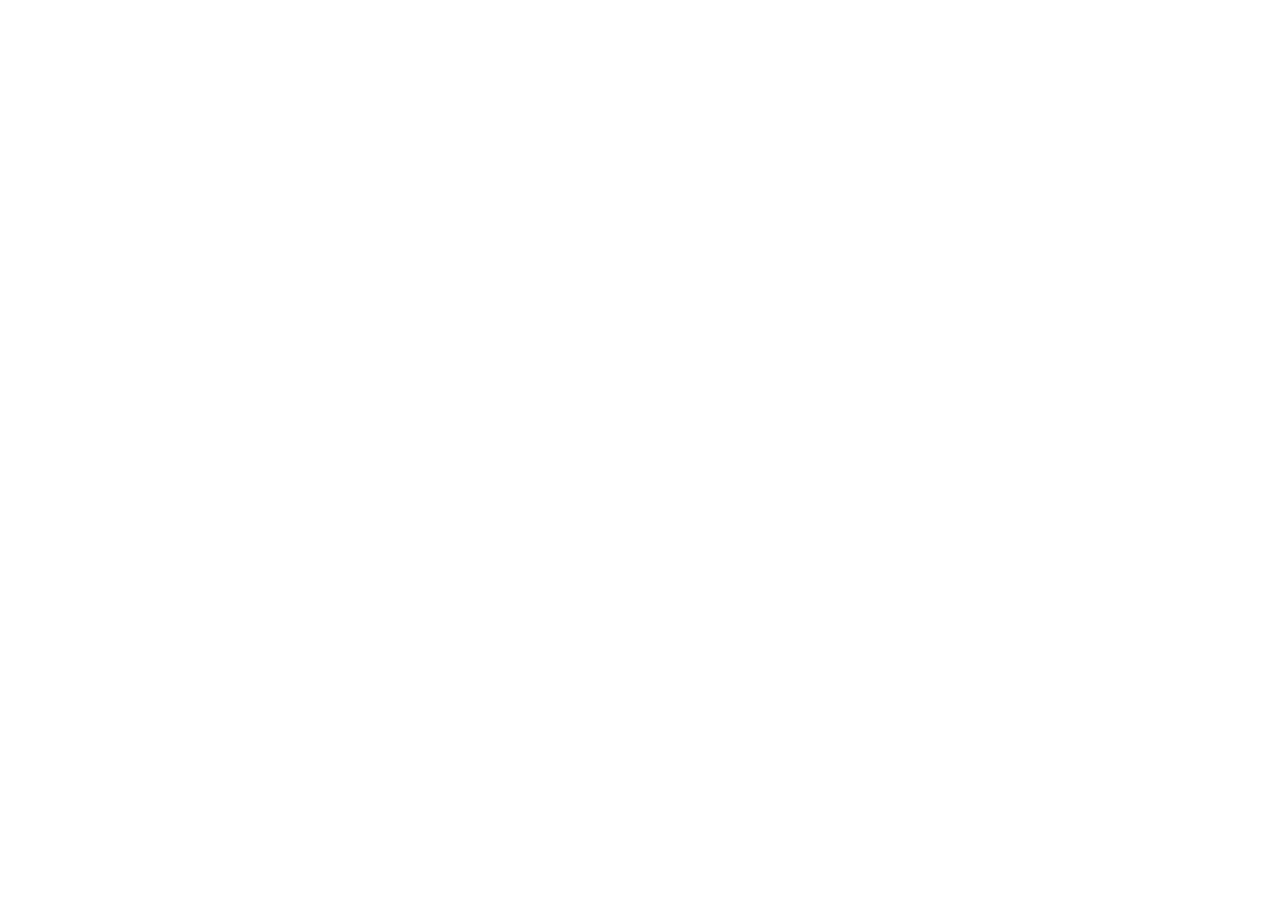
==== index.html @ 9028553f "premier commit" ====
<!DOCTYPE html>
<html lang="en">
<head>
    <meta charset="UTF-8">
    <meta name="viewport" content="width=device-width, initial-scale=1.0">
    <title>index</title>
    <link href="https://cdn.jsdelivr.net/npm/bootstrap@5.3.0/dist/css/bootstrap.min.css" rel="stylesheet">
         
       <!-- Bootstrap 5 CSS -->
    <link href="https://cdn.jsdelivr.net/npm/bootstrap@5.3.3/dist/css/bootstrap.min.css" rel="stylesheet">

    <!-- Bootstrap Icons -->
    <link rel="stylesheet" href="https://cdn.jsdelivr.net/npm/bootstrap-icons@1.11.3/font/bootstrap-icons.min.css">

    <!-- Google Fonts -->
    <link href="https://fonts.googleapis.com/css2?family=Inter:wght@300;400;500;600;700;800&family=Space+Grotesk:wght@400;500;600;700&display=swap" rel="stylesheet">

    <!-- Ton CSS perso -->
    <link rel="stylesheet" href="css/style.css">
</head>
<body>
    

    <script src="https://cdn.jsdelivr.net/npm/bootstrap@5.3.0/dist/js/bootstrap.bundle.min.js"></script>
    <script src="js/main.js"></script>
    
</body>
</html>
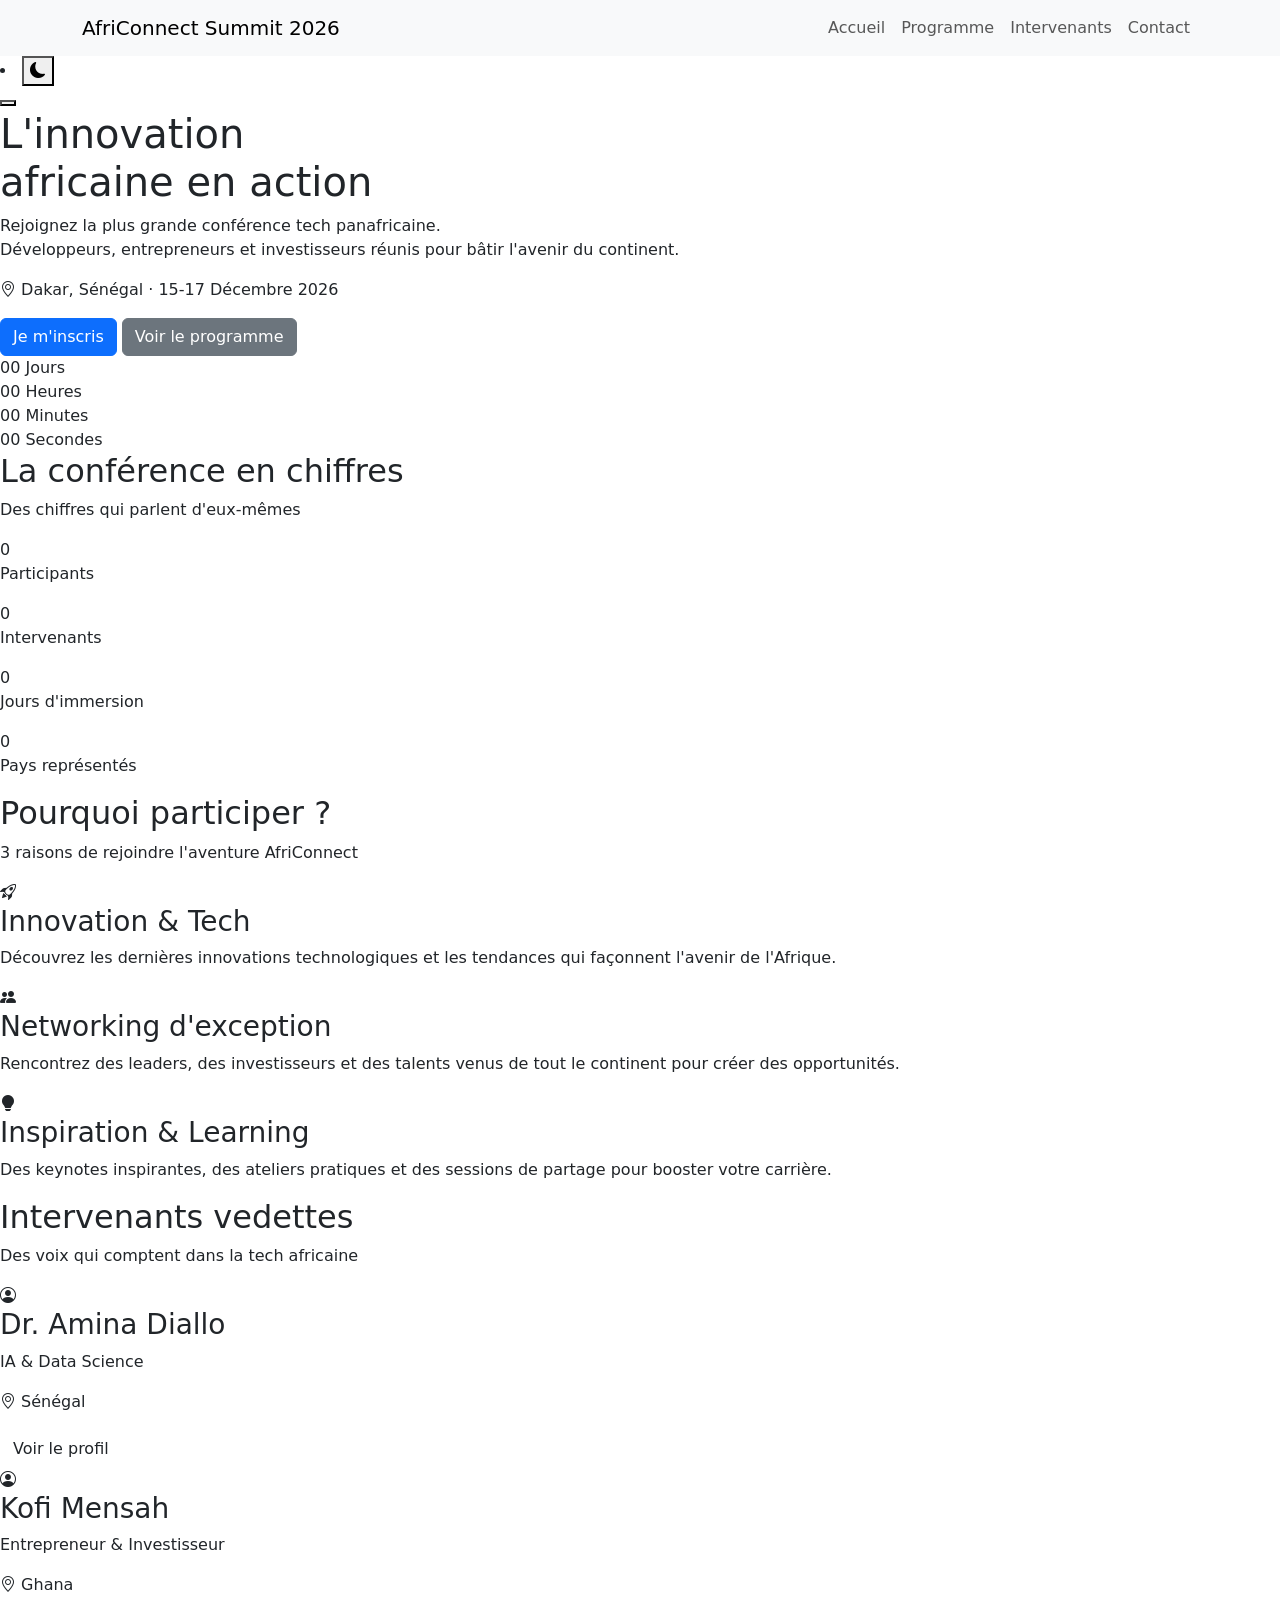
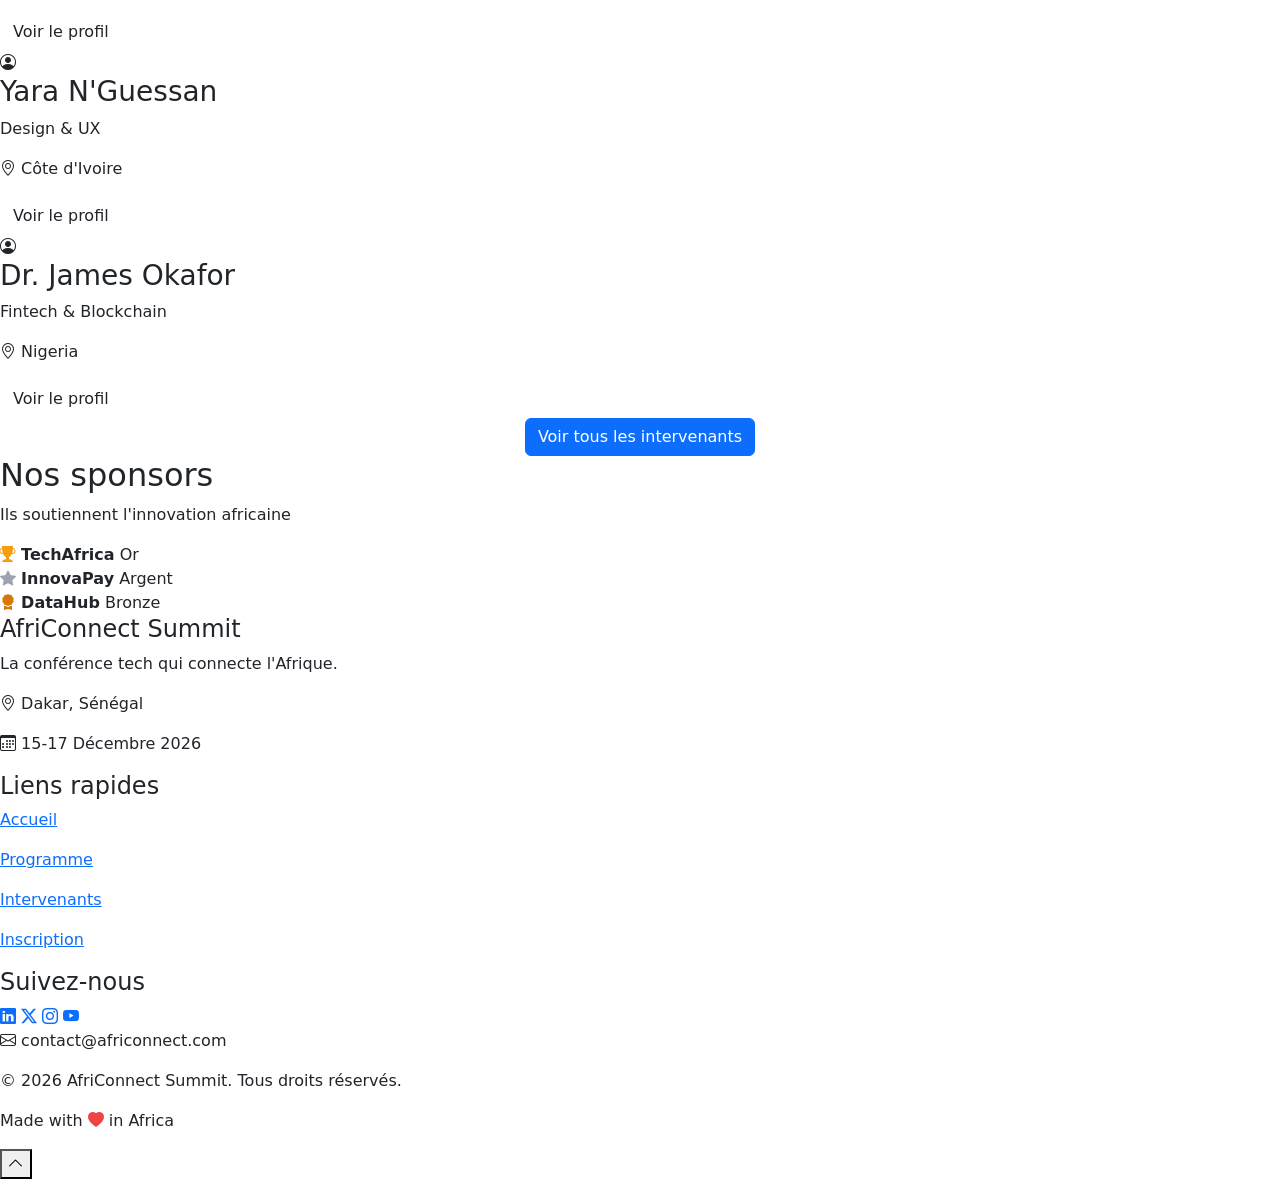
==== commit 125b1134: "Création de la page d'accueil avec Hero, Chiffres, Intervenants et Sponsors" ====
--- a/index.html
+++ b/index.html
@@ -19,10 +19,300 @@
     <link rel="stylesheet" href="css/style.css">
 </head>
 <body>
-    
+      
+    <header>
+        <nav class="navbar navbar-expand-lg navbar-light bg-light">
+            <div class="container">
+                <a class="navbar-brand" href="#">AfriConnect Summit 2026</a>
+                <button class="navbar-toggler" type="button" data-bs-toggle="collapse" data-bs-target="#navbarNav">
+                    <span class="navbar-toggler-icon"></span>
+                </button>
+                <div class="collapse navbar-collapse" id="navbarNav">
+                    <ul class="navbar-nav ms-auto">
+                        <li class="nav-item">
+                            <a class="nav-link" href="index.html">Accueil</a>
+                        </li>
+                        <li class="nav-item">
+                            <a class="nav-link" href="programme.html">Programme</a>
+                        </li>
+                        <li class="nav-item">
+                            <a class="nav-link" href="intervenants.html">Intervenants</a>
+                        </li>
+                        <li class="nav-item">
+                            <a class="nav-link" href="contact.html">Contact</a>
+                        </li>
+                    </ul>
+                </div>
+            </div>
+        </nav>
+    </header>
+
 
     <script src="https://cdn.jsdelivr.net/npm/bootstrap@5.3.0/dist/js/bootstrap.bundle.min.js"></script>
     <script src="js/main.js"></script>
-    
+
+         
+     <li>
+                    <button class="theme-toggle" id="themeToggle" aria-label="Basculer le mode sombre/clair">
+                        <i class="bi bi-moon-fill"></i>
+                    </button>
+                </li>
+            </ul>
+
+            <button class="hamburger" aria-label="Menu de navigation">
+                <span></span>
+                <span></span>
+                <span></span>
+            </button>
+        </nav>
+    </header>
+
+    <!-- ============================================
+    MAIN
+    ============================================ -->
+    <main>
+        <!-- ============================================
+        HERO SECTION
+        ============================================ -->
+        <section class="hero">
+            <div class="hero-content">
+                <h1 class="hero-title">
+                    L'innovation <br /><span class="highlight">africaine</span> en action
+                </h1>
+                <p class="hero-subtitle">
+                    Rejoignez la plus grande conférence tech panafricaine. <br />
+                    Développeurs, entrepreneurs et investisseurs réunis pour bâtir l'avenir du continent.
+                </p>
+                <p class="hero-date">
+                    <i class="bi bi-geo-alt"></i> Dakar, Sénégal · 15-17 Décembre 2026
+                </p>
+                <div class="hero-buttons">
+                    <a href="contact.html" class="btn btn-primary">Je m'inscris</a>
+                    <a href="programme.html" class="btn btn-secondary">Voir le programme</a>
+                </div>
+
+                <!-- Compte à rebours -->
+                <div class="countdown">
+                    <div class="countdown-item">
+                        <span class="number" id="days">00</span>
+                        <span class="label">Jours</span>
+                    </div>
+                    <div class="countdown-item">
+                        <span class="number" id="hours">00</span>
+                        <span class="label">Heures</span>
+                    </div>
+                    <div class="countdown-item">
+                        <span class="number" id="minutes">00</span>
+                        <span class="label">Minutes</span>
+                    </div>
+                    <div class="countdown-item">
+                        <span class="number" id="seconds">00</span>
+                        <span class="label">Secondes</span>
+                    </div>
+                </div>
+            </div>
+        </section>
+
+        <!-- ============================================
+        CHIFFRES CLÉS
+        ============================================ -->
+        <section class="section">
+            <h2 class="section-title fade-in">La conférence en <span class="highlight">chiffres</span></h2>
+            <p class="section-subtitle fade-in">Des chiffres qui parlent d'eux-mêmes</p>
+
+            <div class="stats-grid">
+                <div class="stat-item zoom-in">
+                    <div class="stat-number" data-target="1200" data-suffix="+">0</div>
+                    <p class="stat-label">Participants</p>
+                </div>
+                <div class="stat-item zoom-in">
+                    <div class="stat-number" data-target="48" data-suffix="">0</div>
+                    <p class="stat-label">Intervenants</p>
+                </div>
+                <div class="stat-item zoom-in">
+                    <div class="stat-number" data-target="3" data-suffix="">0</div>
+                    <p class="stat-label">Jours d'immersion</p>
+                </div>
+                <div class="stat-item zoom-in">
+                    <div class="stat-number" data-target="12" data-suffix="">0</div>
+                    <p class="stat-label">Pays représentés</p>
+                </div>
+            </div>
+        </section>
+
+        <!-- ============================================
+        POURQUOI PARTICIPER
+        ============================================ -->
+        <section class="section">
+            <h2 class="section-title fade-in">Pourquoi <span class="highlight">participer</span> ?</h2>
+            <p class="section-subtitle fade-in">3 raisons de rejoindre l'aventure AfriConnect</p>
+
+            <div class="benefits-grid">
+                <article class="benefit-item slide-in-left">
+                    <div class="benefit-icon">
+                        <i class="bi bi-rocket-takeoff"></i>
+                    </div>
+                    <h3>Innovation &amp; Tech</h3>
+                    <p>Découvrez les dernières innovations technologiques et les tendances qui façonnent l'avenir de l'Afrique.</p>
+                </article>
+
+                <article class="benefit-item zoom-in">
+                    <div class="benefit-icon">
+                        <i class="bi bi-people-fill"></i>
+                    </div>
+                    <h3>Networking d'exception</h3>
+                    <p>Rencontrez des leaders, des investisseurs et des talents venus de tout le continent pour créer des opportunités.</p>
+                </article>
+
+                <article class="benefit-item slide-in-right">
+                    <div class="benefit-icon">
+                        <i class="bi bi-lightbulb-fill"></i>
+                    </div>
+                    <h3>Inspiration &amp; Learning</h3>
+                    <p>Des keynotes inspirantes, des ateliers pratiques et des sessions de partage pour booster votre carrière.</p>
+                </article>
+            </div>
+        </section>
+
+        <!-- ============================================
+        INTERVENANTS VEDETTES
+        ============================================ -->
+        <section class="section">
+            <h2 class="section-title fade-in">Intervenants <span class="highlight">vedettes</span></h2>
+            <p class="section-subtitle fade-in">Des voix qui comptent dans la tech africaine</p>
+
+            <div class="speakers-grid">
+                <!-- Intervenant 1 -->
+                <article class="speaker-card fade-in" data-category="tech">
+                    <div class="speaker-image">
+                        <i class="bi bi-person-circle"></i>
+                    </div>
+                    <h3>Dr. Amina Diallo</h3>
+                    <p class="role">IA &amp; Data Science</p>
+                    <p class="country"><i class="bi bi-geo-alt"></i> Sénégal</p>
+                    <a href="intervenants.html" class="btn btn-outline">Voir le profil</a>
+                </article>
+
+                <!-- Intervenant 2 -->
+                <article class="speaker-card fade-in" data-category="business">
+                    <div class="speaker-image">
+                        <i class="bi bi-person-circle"></i>
+                    </div>
+                    <h3>Kofi Mensah</h3>
+                    <p class="role">Entrepreneur &amp; Investisseur</p>
+                    <p class="country"><i class="bi bi-geo-alt"></i> Ghana</p>
+                    <a href="intervenants.html" class="btn btn-outline">Voir le profil</a>
+                </article>
+
+                <!-- Intervenant 3 -->
+                <article class="speaker-card fade-in" data-category="design">
+                    <div class="speaker-image">
+                        <i class="bi bi-person-circle"></i>
+                    </div>
+                    <h3>Yara N'Guessan</h3>
+                    <p class="role">Design &amp; UX</p>
+                    <p class="country"><i class="bi bi-geo-alt"></i> Côte d'Ivoire</p>
+                    <a href="intervenants.html" class="btn btn-outline">Voir le profil</a>
+                </article>
+
+                <!-- Intervenant 4 -->
+                <article class="speaker-card fade-in" data-category="tech">
+                    <div class="speaker-image">
+                        <i class="bi bi-person-circle"></i>
+                    </div>
+                    <h3>Dr. James Okafor</h3>
+                    <p class="role">Fintech &amp; Blockchain</p>
+                    <p class="country"><i class="bi bi-geo-alt"></i> Nigeria</p>
+                    <a href="intervenants.html" class="btn btn-outline">Voir le profil</a>
+                </article>
+            </div>
+
+            <div style="text-align: center; margin-top: var(--spacing-lg);">
+                <a href="intervenants.html" class="btn btn-primary">Voir tous les intervenants</a>
+            </div>
+        </section>
+
+        <!-- ============================================
+        SPONSORS
+        ============================================ -->
+        <section class="sponsors">
+            <h2 class="section-title fade-in">Nos <span class="highlight">sponsors</span></h2>
+            <p class="section-subtitle fade-in">Ils soutiennent l'innovation africaine</p>
+
+            <div class="sponsors-grid">
+                <!-- Or -->
+                <div class="sponsor-item sponsor-gold zoom-in">
+                    <i class="bi bi-trophy-fill" style="color: #F59E0B;"></i>
+                    <strong>TechAfrica</strong>
+                    <span class="level">Or</span>
+                </div>
+
+                <!-- Argent -->
+                <div class="sponsor-item sponsor-silver zoom-in">
+                    <i class="bi bi-star-fill" style="color: #9CA3AF;"></i>
+                    <strong>InnovaPay</strong>
+                    <span class="level">Argent</span>
+                </div>
+
+                <!-- Bronze -->
+                <div class="sponsor-item sponsor-bronze zoom-in">
+                    <i class="bi bi-award-fill" style="color: #D97706;"></i>
+                    <strong>DataHub</strong>
+                    <span class="level">Bronze</span>
+                </div>
+            </div>
+        </section>
+    </main>
+
+    <!-- ============================================
+    FOOTER
+    ============================================ -->
+    <footer>
+        <div class="footer-content">
+            <!-- Colonne 1 -->
+            <div class="footer-column">
+                <h4><i class="bi bi-satellite"></i> AfriConnect Summit</h4>
+                <p>La conférence tech qui connecte l'Afrique.</p>
+                <p><i class="bi bi-geo-alt"></i> Dakar, Sénégal</p>
+                <p><i class="bi bi-calendar3"></i> 15-17 Décembre 2026</p>
+            </div>
+
+            <!-- Colonne 2 -->
+            <div class="footer-column">
+                <h4>Liens rapides</h4>
+                <p><a href="index.html">Accueil</a></p>
+                <p><a href="programme.html">Programme</a></p>
+                <p><a href="intervenants.html">Intervenants</a></p>
+                <p><a href="contact.html">Inscription</a></p>
+            </div>
+
+            <!-- Colonne 3 -->
+            <div class="footer-column">
+                <h4>Suivez-nous</h4>
+                <div class="social-links">
+                    <a href="#" aria-label="LinkedIn"><i class="bi bi-linkedin"></i></a>
+                    <a href="#" aria-label="Twitter"><i class="bi bi-twitter-x"></i></a>
+                    <a href="#" aria-label="Instagram"><i class="bi bi-instagram"></i></a>
+                    <a href="#" aria-label="YouTube"><i class="bi bi-youtube"></i></a>
+                </div>
+                <p style="margin-top: var(--spacing-sm);">
+                    <i class="bi bi-envelope"></i> contact@africonnect.com
+                </p>
+            </div>
+        </div>
+
+        <div class="footer-bottom">
+            <p>&copy; <span class="current-year">2026</span> AfriConnect Summit. Tous droits réservés.</p>
+            <p>Made with <i class="bi bi-heart-fill" style="color: #EF4444;"></i> in Africa</p>
+        </div>
+    </footer>
+
+    <!-- Bouton Retour en Haut -->
+    <button class="back-to-top" id="backToTop" aria-label="Retour en haut">
+        <i class="bi bi-chevron-up"></i>
+    </button>
+
+    <!-- JavaScript -->
+    <script src="js/script.js"></script>
 </body>
 </html>
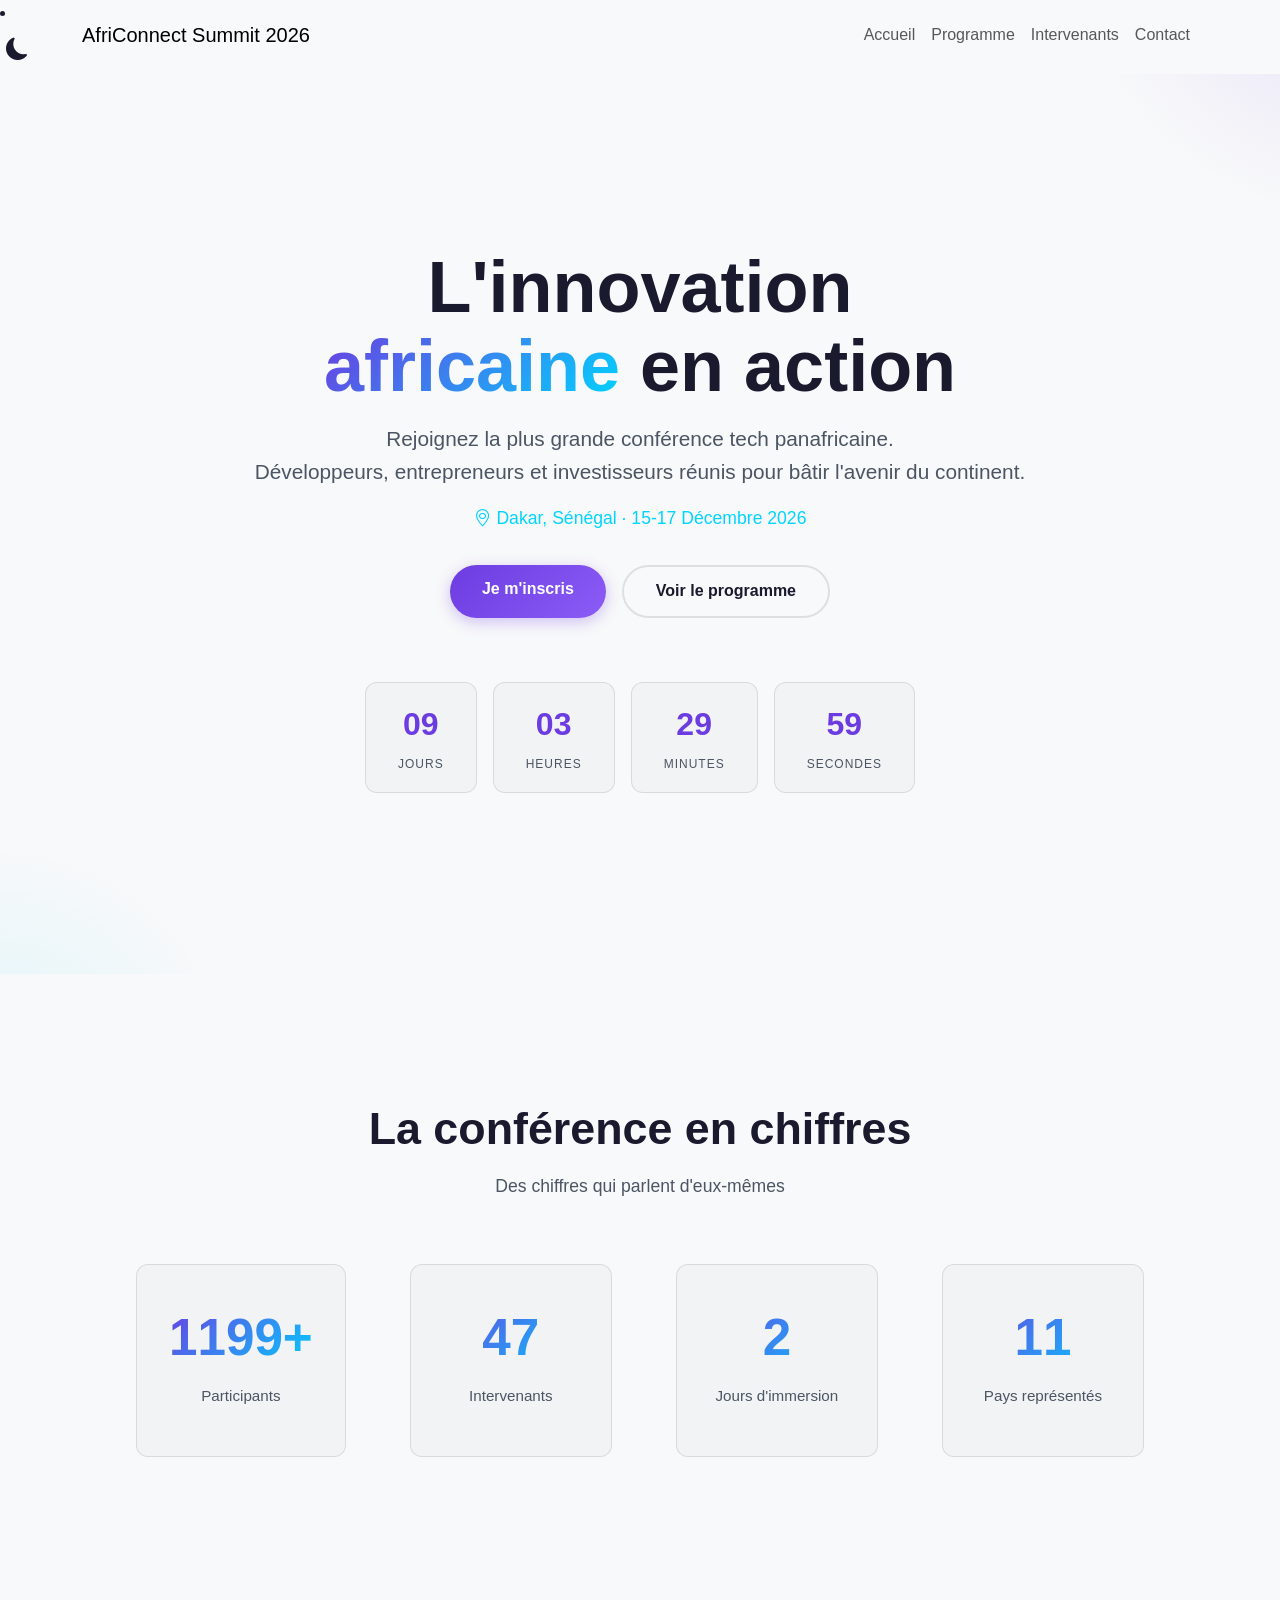
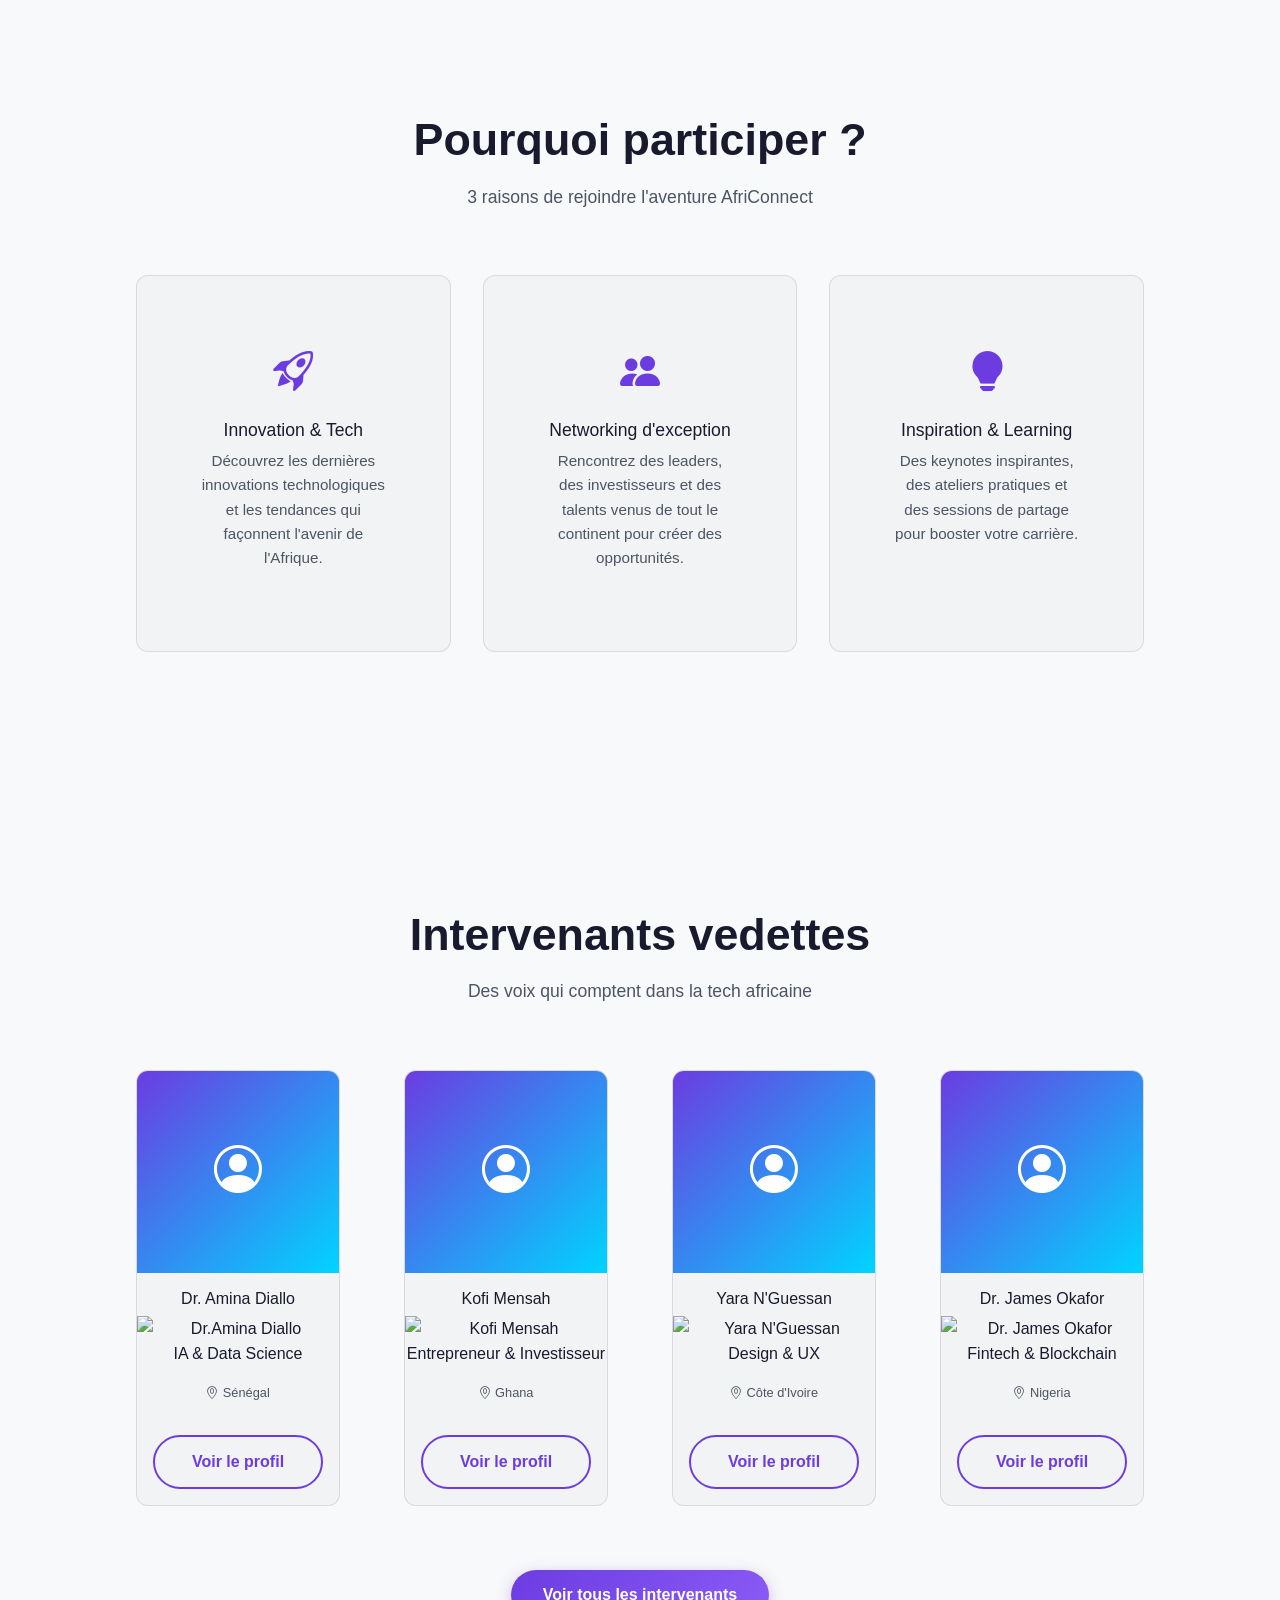
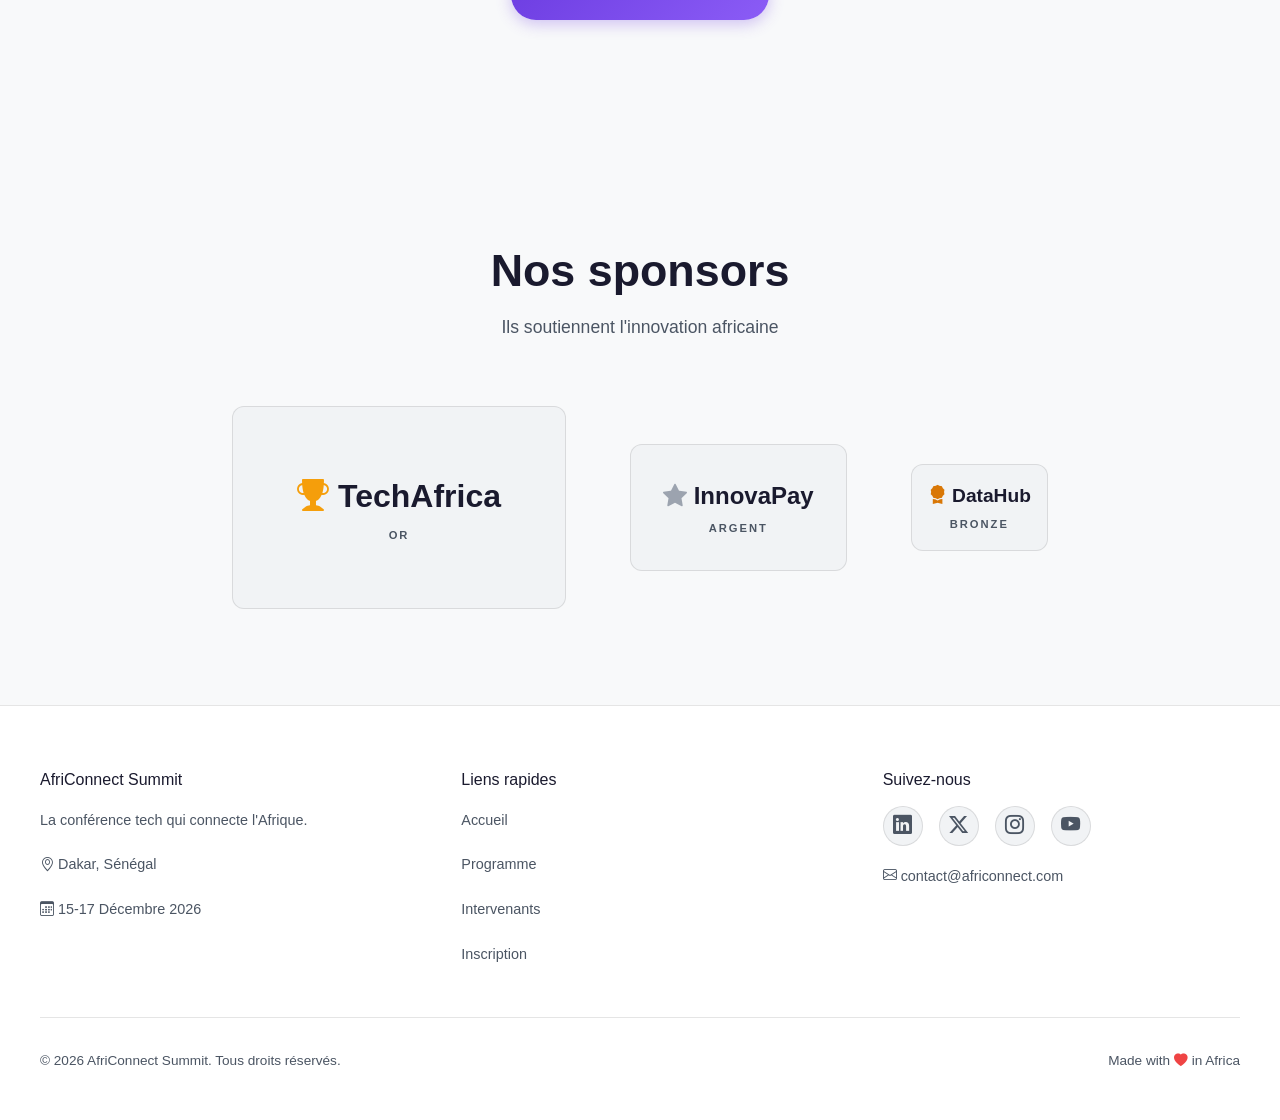
==== commit 0c544e5c: "Implémentation des fonctionnalités JavaScript" ====
--- a/index.html
+++ b/index.html
@@ -16,7 +16,7 @@
     <link href="https://fonts.googleapis.com/css2?family=Inter:wght@300;400;500;600;700;800&family=Space+Grotesk:wght@400;500;600;700&display=swap" rel="stylesheet">
 
     <!-- Ton CSS perso -->
-    <link rel="stylesheet" href="css/style.css">
+    <link rel="stylesheet" href="./css/style.css">
 </head>
 <body>
       
@@ -46,11 +46,6 @@
             </div>
         </nav>
     </header>
-
-
-    <script src="https://cdn.jsdelivr.net/npm/bootstrap@5.3.0/dist/js/bootstrap.bundle.min.js"></script>
-    <script src="js/main.js"></script>
-
          
      <li>
                     <button class="theme-toggle" id="themeToggle" aria-label="Basculer le mode sombre/clair">
@@ -188,6 +183,7 @@
                         <i class="bi bi-person-circle"></i>
                     </div>
                     <h3>Dr. Amina Diallo</h3>
+                    <img src="Images/Dr.Amina Diallo.webp" class="card-img-top" alt="Dr.Amina Diallo" width="300px"
                     <p class="role">IA &amp; Data Science</p>
                     <p class="country"><i class="bi bi-geo-alt"></i> Sénégal</p>
                     <a href="intervenants.html" class="btn btn-outline">Voir le profil</a>
@@ -199,6 +195,7 @@
                         <i class="bi bi-person-circle"></i>
                     </div>
                     <h3>Kofi Mensah</h3>
+                    <img src="Images/Kofi Mensah.webp" class="card-img-top" alt="Kofi Mensah"  width="300px"
                     <p class="role">Entrepreneur &amp; Investisseur</p>
                     <p class="country"><i class="bi bi-geo-alt"></i> Ghana</p>
                     <a href="intervenants.html" class="btn btn-outline">Voir le profil</a>
@@ -210,6 +207,7 @@
                         <i class="bi bi-person-circle"></i>
                     </div>
                     <h3>Yara N'Guessan</h3>
+                    <img src="Images/Yara N'Guessan.webp" class="card-img-top" alt="Yara N'Guessan" width="300px"
                     <p class="role">Design &amp; UX</p>
                     <p class="country"><i class="bi bi-geo-alt"></i> Côte d'Ivoire</p>
                     <a href="intervenants.html" class="btn btn-outline">Voir le profil</a>
@@ -221,6 +219,7 @@
                         <i class="bi bi-person-circle"></i>
                     </div>
                     <h3>Dr. James Okafor</h3>
+                    <img src="Images/Dr. James Okafor.webp" class="card-img-top" alt="Dr. James Okafor" width="300px"
                     <p class="role">Fintech &amp; Blockchain</p>
                     <p class="country"><i class="bi bi-geo-alt"></i> Nigeria</p>
                     <a href="intervenants.html" class="btn btn-outline">Voir le profil</a>
@@ -312,7 +311,7 @@
         <i class="bi bi-chevron-up"></i>
     </button>
 
-    <!-- JavaScript -->
-    <script src="js/script.js"></script>
+    <script src="https://cdn.jsdelivr.net/npm/bootstrap@5.3.0/dist/js/bootstrap.bundle.min.js"></script>
+    <script src="js/main.js"></script>
 </body>
 </html>
--- a/css/style.css
+++ b/css/style.css
@@ -0,0 +1,1407 @@
+/* ============================================
+   VARIABLES CSS
+   Commit 3 
+   ============================================ */
+:root {
+    /* Couleurs principales */
+    --color-primary: #6C3CE1;
+    --color-primary-light: #8B5CF6;
+    --color-secondary: #00D4FF;
+    --color-accent: #F59E0B;
+    --color-dark: #0A0A0F;
+    --color-dark-surface: #14141C;
+    --color-dark-card: #1E1E2A;
+    --color-light: #F8F9FA;
+    --color-light-surface: #FFFFFF;
+    --color-light-card: #F1F3F5;
+    --color-text-dark: #FFFFFF;
+    --color-text-light: #1A1A2E;
+    --color-gray-400: #9CA3AF;
+    --color-gray-600: #4B5563;
+    
+    /* Typographie */
+    --font-heading: 'Orbitron', sans-serif;
+    --font-body: 'Inter', sans-serif;
+    
+    /* Espacements */
+    --spacing-xs: 0.5rem;
+    --spacing-sm: 1rem;
+    --spacing-md: 2rem;
+    --spacing-lg: 4rem;
+    --spacing-xl: 6rem;
+    --spacing-xxl: 8rem;
+    
+    /* Border radius */
+    --radius-sm: 8px;
+    --radius-md: 12px;
+    --radius-lg: 20px;
+    --radius-full: 9999px;
+    
+    /* Ombres */
+    --shadow-sm: 0 2px 8px rgba(0, 0, 0, 0.1);
+    --shadow-md: 0 4px 20px rgba(0, 0, 0, 0.15);
+    --shadow-lg: 0 8px 40px rgba(0, 0, 0, 0.2);
+    --shadow-glow: 0 0 30px rgba(108, 60, 225, 0.3);
+    
+    /* Transitions */
+    --transition-fast: 0.2s ease;
+    --transition-medium: 0.4s ease;
+    --transition-slow: 0.6s ease;
+    
+    /* Couleurs par défaut (light mode) */
+    --bg-body: var(--color-light);
+    --bg-surface: var(--color-light-surface);
+    --bg-card: var(--color-light-card);
+    --text-primary: var(--color-text-light);
+    --text-secondary: var(--color-gray-600);
+    --border-color: rgba(0, 0, 0, 0.1);
+    --nav-bg: rgba(255, 255, 255, 0.9);
+    --nav-shadow: 0 2px 20px rgba(0, 0, 0, 0.08);
+}
+
+/* ============================================
+   DARK MODE
+   ============================================ */
+[data-theme="dark"] {
+    --bg-body: var(--color-dark);
+    --bg-surface: var(--color-dark-surface);
+    --bg-card: var(--color-dark-card);
+    --text-primary: var(--color-text-dark);
+    --text-secondary: var(--color-gray-400);
+    --border-color: rgba(255, 255, 255, 0.08);
+    --nav-bg: rgba(10, 10, 15, 0.95);
+    --nav-shadow: 0 2px 20px rgba(0, 0, 0, 0.4);
+}
+
+   /* ============================================
+   RESET & BASE
+   Commit 4 
+   ============================================ */
+*,
+*::before,
+*::after {
+    margin: 0;
+    padding: 0;
+    box-sizing: border-box;
+}
+
+html {
+    scroll-behavior: smooth;
+}
+
+body {
+    font-family: var(--font-body);
+    background-color: var(--bg-body);
+    color: var(--text-primary);
+    line-height: 1.6;
+    transition: background-color var(--transition-medium), color var(--transition-medium);
+}
+
+a {
+    text-decoration: none;
+    color: inherit;
+}
+
+img {
+    max-width: 100%;
+    height: auto;
+    display: block;
+}
+
+ul {
+    list-style: none;
+}
+
+/* ============================================
+   SCROLLBAR
+   ============================================ */
+::-webkit-scrollbar {
+    width: 10px;
+}
+
+::-webkit-scrollbar-track {
+    background: var(--bg-body);
+
+    ::-webkit-scrollbar-thumb {
+    background: var(--color-primary);
+    border-radius: var(--radius-full);
+}
+
+}
+
+::-webkit-scrollbar-thumb:hover {
+    background: var(--color-primary-light);
+} 
+   
+/* ============================================
+   NAVBAR
+   ============================================ */
+header {
+    position: fixed;
+    top: 0;
+    left: 0;
+    width: 100%;
+    z-index: 1000;
+    padding: 0 var(--spacing-md);
+    transition: all var(--transition-medium);
+}
+
+header.scrolled {
+    background: var(--nav-bg);
+    backdrop-filter: blur(10px);
+    -webkit-backdrop-filter: blur(10px);
+    box-shadow: var(--nav-shadow);
+    padding: 0.5rem var(--spacing-md);
+}
+
+nav {
+    max-width: 1200px;
+    margin: 0 auto;
+    display: flex;
+    justify-content: space-between;
+    align-items: center;
+    padding: 1rem 0;
+    height: 70px;
+}
+
+/* Logo */
+.logo {
+    font-family: var(--font-heading);
+    font-size: 1.2rem;
+    font-weight: 900;
+    color: var(--color-primary);
+    display: flex;
+    align-items: center;
+    gap: 0.5rem;
+}
+
+.logo i {
+    font-size: 1.8rem;
+    color: var(--color-secondary);
+}
+
+.logo span {
+    color: var(--text-primary);
+}
+
+/* Navigation Links */
+.nav-links {
+    display: flex;
+    align-items: center;
+    gap: var(--spacing-md);
+}
+
+.nav-links a {
+    font-size: 0.9rem;
+    font-weight: 500;
+    color: var(--text-secondary);
+    transition: color var(--transition-fast);
+    position: relative;
+}
+
+.nav-links a::after {
+    content: '';
+    position: absolute;
+    bottom: -4px;
+    left: 0;
+    width: 0;
+    height: 2px;
+    background: var(--color-primary);
+    transition: width var(--transition-fast);
+}
+
+.nav-links a:hover {
+    color: var(--color-primary);
+}
+
+.nav-links a:hover::after {
+    width: 100%;
+}
+
+.nav-links a.active {
+    color: var(--color-primary);
+}
+
+.nav-links a.active::after {
+    width: 100%;
+}
+
+/* Theme Toggle */
+.theme-toggle {
+    background: none;
+    border: none;
+    font-size: 1.4rem;
+    color: var(--text-primary);
+    cursor: pointer;
+    padding: 0.4rem;
+    border-radius: var(--radius-full);
+    transition: background var(--transition-fast);
+    display: flex;
+    align-items: center;
+    justify-content: center;
+}
+
+.theme-toggle:hover {
+    background: var(--bg-card);
+}
+
+/* Hamburger Menu */
+.hamburger {
+    display: none;
+    flex-direction: column;
+    gap: 5px;
+    cursor: pointer;
+    padding: 0.4rem;
+    background: none;
+    border: none;
+}
+
+.hamburger span {
+    display: block;
+    width: 25px;
+    height: 2px;
+    background: var(--text-primary);
+    border-radius: 2px;
+    transition: all var(--transition-fast);
+}
+
+.hamburger.active span:nth-child(1) {
+    transform: rotate(45deg) translate(5px, 5px);
+}
+
+.hamburger.active span:nth-child(2) {
+    opacity: 0;
+}
+
+.hamburger.active span:nth-child(3) {
+    transform: rotate(-45deg) translate(5px, -5px);
+}
+
+.hero {
+    min-height: 100vh;
+    display: flex;
+    align-items: center;
+    justify-content: center;
+    text-align: center;
+    padding: 100px var(--spacing-md) var(--spacing-lg);
+    position: relative;
+    overflow: hidden;
+}
+
+/* Hero Background Effect */
+.hero::before {
+    content: '';
+    position: absolute;
+    top: -50%;
+    right: -30%;
+    width: 600px;
+    height: 600px;
+    background: radial-gradient(circle, rgba(108, 60, 225, 0.15) 0%, transparent 70%);
+    border-radius: 50%;
+    pointer-events: none;
+}
+
+.hero::after {
+    content: '';
+    position: absolute;
+    bottom: -40%;
+    left: -20%;
+    width: 500px;
+    height: 500px;
+    background: radial-gradient(circle, rgba(0, 212, 255, 0.1) 0%, transparent 70%);
+    border-radius: 50%;
+    pointer-events: none;
+}
+
+.hero-content {
+    max-width: 900px;
+    position: relative;
+    z-index: 1;
+}
+
+/* Animation d'apparition */
+.hero-title {
+    font-family: var(--font-heading);
+    font-size: clamp(2.5rem, 8vw, 4.5rem);
+    font-weight: 900;
+    line-height: 1.1;
+    margin-bottom: var(--spacing-sm);
+    opacity: 0;
+    transform: translateY(30px);
+    animation: fadeUp 0.8s ease 0.3s forwards;
+}
+
+.hero-title .highlight {
+    background: linear-gradient(135deg, var(--color-primary), var(--color-secondary));
+    -webkit-background-clip: text;
+    -webkit-text-fill-color: transparent;
+    background-clip: text;
+}
+
+.hero-subtitle {
+    font-size: clamp(1rem, 2vw, 1.3rem);
+    color: var(--text-secondary);
+    margin-bottom: var(--spacing-sm);
+    opacity: 0;
+    transform: translateY(30px);
+    animation: fadeUp 0.8s ease 0.5s forwards;
+}
+
+.hero-date {
+    font-size: 1.1rem;
+    font-weight: 500;
+    color: var(--color-secondary);
+    margin-bottom: var(--spacing-md);
+    opacity: 0;
+    transform: translateY(30px);
+    animation: fadeUp 0.8s ease 0.7s forwards;
+}
+
+.hero-buttons {
+    display: flex;
+    gap: var(--spacing-sm);
+    justify-content: center;
+    flex-wrap: wrap;
+    margin-bottom: var(--spacing-lg);
+    opacity: 0;
+    transform: translateY(30px);
+    animation: fadeUp 0.8s ease 0.9s forwards;
+}
+
+/* Countdown */
+.countdown {
+    display: flex;
+    gap: var(--spacing-sm);
+    justify-content: center;
+    flex-wrap: wrap;
+    opacity: 0;
+    transform: translateY(30px);
+    animation: fadeUp 0.8s ease 1.1s forwards;
+}
+
+.countdown-item {
+    background: var(--bg-card);
+    padding: var(--spacing-sm) var(--spacing-md);
+    border-radius: var(--radius-md);
+    min-width: 80px;
+    border: 1px solid var(--border-color);
+    transition: all var(--transition-fast);
+}
+
+.countdown-item:hover {
+    border-color: var(--color-primary);
+    box-shadow: var(--shadow-glow);
+}
+
+.countdown-item .number {
+    font-family: var(--font-heading);
+    font-size: 2rem;
+    font-weight: 700;
+    color: var(--color-primary);
+    display: block;
+}
+
+.countdown-item .label {
+    font-size: 0.75rem;
+    text-transform: uppercase;
+    letter-spacing: 1px;
+    color: var(--text-secondary);
+}
+
+/* Boutons CTA */
+.btn {
+    display: inline-block;
+    padding: 0.8rem 2rem;
+    border-radius: var(--radius-full);
+    font-weight: 600;
+    font-size: 1rem;
+    transition: all var(--transition-fast);
+    cursor: pointer;
+    border: none;
+}
+
+.btn-primary {
+    background: linear-gradient(135deg, var(--color-primary), var(--color-primary-light));
+    color: white;
+    box-shadow: 0 4px 15px rgba(108, 60, 225, 0.3);
+}
+
+.btn-primary:hover {
+    transform: translateY(-2px);
+    box-shadow: 0 6px 25px rgba(108, 60, 225, 0.4);
+}
+
+.btn-secondary {
+    background: transparent;
+    color: var(--text-primary);
+    border: 2px solid var(--border-color);
+}
+
+.btn-secondary:hover {
+    border-color: var(--color-primary);
+    background: rgba(108, 60, 225, 0.05);
+}
+
+.btn-outline {
+    background: transparent;
+    color: var(--color-primary);
+    border: 2px solid var(--color-primary);
+}
+
+.btn-outline:hover {
+    background: var(--color-primary);
+    color: white;
+}
+
+/* Animations */
+@keyframes fadeUp {
+    to {
+        opacity: 1;
+        transform: translateY(0);
+    }
+}
+
+/* ============================================
+   SECTIONS GÉNÉRIQUES
+   ============================================ */
+.section {
+    padding: var(--spacing-xl) var(--spacing-md);
+    max-width: 1200px;
+    margin: 0 auto;
+}
+
+.section-title {
+    font-family: var(--font-heading);
+    font-size: clamp(1.8rem, 4vw, 2.8rem);
+    font-weight: 700;
+    text-align: center;
+    margin-bottom: var(--spacing-sm);
+}
+
+.section-subtitle {
+    text-align: center;
+    color: var(--text-secondary);
+    font-size: 1.1rem;
+    margin-bottom: var(--spacing-lg);
+    max-width: 700px;
+    margin-left: auto;
+    margin-right: auto;
+}
+
+/* ============================================
+   CHIFFRES CLÉS
+   ============================================ */
+.stats-grid {
+    display: grid;
+    grid-template-columns: repeat(4, 1fr);
+    gap: var(--spacing-md);
+}
+
+.stat-item {
+    text-align: center;
+    padding: var(--spacing-md);
+    background: var(--bg-card);
+    border-radius: var(--radius-md);
+    border: 1px solid var(--border-color);
+    transition: all var(--transition-fast);
+}
+
+.stat-item:hover {
+    transform: translateY(-4px);
+    border-color: var(--color-primary);
+    box-shadow: var(--shadow-md);
+}
+
+.stat-number {
+    font-family: var(--font-heading);
+    font-size: clamp(2.5rem, 4vw, 3.5rem);
+    font-weight: 900;
+    background: linear-gradient(135deg, var(--color-primary), var(--color-secondary));
+    -webkit-background-clip: text;
+    -webkit-text-fill-color: transparent;
+    background-clip: text;
+}
+
+.stat-label {
+    color: var(--text-secondary);
+    font-size: 0.95rem;
+    margin-top: 0.3rem;
+}
+
+/* ============================================
+   POURQUOI PARTICIPER
+   ============================================ */
+.benefits-grid {
+    display: flex;
+    gap: var(--spacing-md);
+    justify-content: center;
+    flex-wrap: wrap;
+}
+
+.benefit-item {
+    flex: 1;
+    min-width: 250px;
+    max-width: 350px;
+    text-align: center;
+    padding: var(--spacing-md);
+    background: var(--bg-card);
+    border-radius: var(--radius-md);
+    border: 1px solid var(--border-color);
+    transition: all var(--transition-medium);
+}
+
+.benefit-item:hover {
+    transform: translateY(-6px);
+    border-color: var(--color-primary);
+    box-shadow: var(--shadow-lg);
+}
+
+.benefit-icon {
+    font-size: 2.5rem;
+    color: var(--color-primary);
+    margin-bottom: var(--spacing-sm);
+}
+
+.benefit-item h3 {
+    font-family: var(--font-heading);
+    font-size: 1.1rem;
+    margin-bottom: 0.5rem;
+}
+
+.benefit-item p {
+    color: var(--text-secondary);
+    font-size: 0.95rem;
+}
+
+/* ============================================
+   INTERVENANTS VEDETTES
+   ============================================ */
+.speakers-grid {
+    display: grid;
+    grid-template-columns: repeat(4, 1fr);
+    gap: var(--spacing-md);
+}
+
+.speaker-card {
+    background: var(--bg-card);
+    border-radius: var(--radius-md);
+    overflow: hidden;
+    border: 1px solid var(--border-color);
+    transition: all var(--transition-medium);
+    text-align: center;
+}
+
+.speaker-card:hover {
+    transform: translateY(-8px);
+    border-color: var(--color-primary);
+    box-shadow: var(--shadow-lg);
+}
+
+.speaker-image {
+    width: 100%;
+    aspect-ratio: 1/1;
+    background: linear-gradient(135deg, var(--color-primary), var(--color-secondary));
+    display: flex;
+    align-items: center;
+    justify-content: center;
+    font-size: 3rem;
+    color: white;
+}
+
+.speaker-card h3 {
+    font-family: var(--font-heading);
+    font-size: 1rem;
+    margin-top: var(--spacing-sm);
+    padding: 0 var(--spacing-sm);
+}
+
+.speaker-card .role {
+    color: var(--color-secondary);
+    font-size: 0.85rem;
+    padding: 0 var(--spacing-sm);
+}
+
+.speaker-card .country {
+    color: var(--text-secondary);
+    font-size: 0.8rem;
+    padding: 0 var(--spacing-sm) var(--spacing-sm);
+}
+
+.speaker-card .btn {
+    margin: 0 var(--spacing-sm) var(--spacing-sm);
+    width: calc(100% - 2rem);
+}
+
+/* ============================================
+   SPONSORS
+   ============================================ */
+.sponsors {
+    padding: var(--spacing-xl) var(--spacing-md);
+    max-width: 1200px;
+    margin: 0 auto;
+}
+
+.sponsors-grid {
+    display: flex;
+    align-items: center;
+    justify-content: center;
+    gap: var(--spacing-lg);
+    flex-wrap: wrap;
+}
+
+.sponsor-item {
+    background: var(--bg-card);
+    border-radius: var(--radius-md);
+    padding: var(--spacing-md);
+    border: 1px solid var(--border-color);
+    text-align: center;
+    transition: all var(--transition-fast);
+}
+
+.sponsor-item:hover {
+    border-color: var(--color-primary);
+    transform: scale(1.02);
+}
+
+.sponsor-gold {
+    font-size: 2rem;
+    padding: var(--spacing-lg);
+    min-width: 200px;
+}
+
+.sponsor-silver {
+    font-size: 1.5rem;
+    padding: var(--spacing-md);
+    min-width: 160px;
+}
+
+.sponsor-bronze {
+    font-size: 1.2rem;
+    padding: var(--spacing-sm);
+    min-width: 130px;
+}
+
+.sponsor-item .level {
+    display: block;
+    font-size: 0.7rem;
+    font-weight: 600;
+    text-transform: uppercase;
+    letter-spacing: 2px;
+    color: var(--text-secondary);
+    margin-top: 0.3rem;
+}
+
+/* ============================================
+   FOOTER
+   ============================================ */
+footer {
+    background: var(--bg-surface);
+    border-top: 1px solid var(--border-color);
+    padding: var(--spacing-lg) var(--spacing-md) var(--spacing-md);
+}
+
+.footer-content {
+    max-width: 1200px;
+    margin: 0 auto;
+    display: flex;
+    gap: var(--spacing-lg);
+    flex-wrap: wrap;
+}
+
+.footer-column {
+    flex: 1;
+    min-width: 200px;
+}
+
+.footer-column h4 {
+    font-family: var(--font-heading);
+    font-size: 1rem;
+    margin-bottom: var(--spacing-sm);
+}
+
+.footer-column p,
+.footer-column a {
+    color: var(--text-secondary);
+    font-size: 0.9rem;
+    line-height: 2;
+}
+
+.footer-column a:hover {
+    color: var(--color-primary);
+}
+
+.social-links {
+    display: flex;
+    gap: var(--spacing-sm);
+    margin-top: var(--spacing-xs);
+}
+
+.social-links a {
+    display: inline-flex;
+    align-items: center;
+    justify-content: center;
+    width: 40px;
+    height: 40px;
+    border-radius: var(--radius-full);
+    background: var(--bg-card);
+    border: 1px solid var(--border-color);
+    transition: all var(--transition-fast);
+    font-size: 1.2rem;
+}
+
+.social-links a:hover {
+    background: var(--color-primary);
+    color: white;
+    border-color: var(--color-primary);
+    transform: translateY(-2px);
+}
+
+.footer-bottom {
+    max-width: 1200px;
+    margin: var(--spacing-md) auto 0;
+    padding-top: var(--spacing-md);
+    border-top: 1px solid var(--border-color);
+    display: flex;
+    justify-content: space-between;
+    align-items: center;
+    flex-wrap: wrap;
+    gap: var(--spacing-sm);
+}
+
+.footer-bottom p {
+    color: var(--text-secondary);
+    font-size: 0.85rem;
+}
+
+/* Back to Top */
+.back-to-top {
+    position: fixed;
+    bottom: 30px;
+    right: 30px;
+    width: 50px;
+    height: 50px;
+    border-radius: var(--radius-full);
+    background: var(--color-primary);
+    color: white;
+    border: none;
+    font-size: 1.4rem;
+    cursor: pointer;
+    opacity: 0;
+    visibility: hidden;
+    transition: all var(--transition-medium);
+    box-shadow: 0 4px 15px rgba(108, 60, 225, 0.3);
+    z-index: 999;
+}
+
+.back-to-top.visible {
+    opacity: 1;
+    visibility: visible;
+}
+
+.back-to-top:hover {
+    transform: translateY(-3px);
+    box-shadow: 0 6px 25px rgba(108, 60, 225, 0.4);
+}
+
+/* ============================================
+   ANIMATIONS AU SCROLL (fade-in, slide-in)
+   ============================================ */
+.fade-in {
+    opacity: 0;
+    transform: translateY(30px);
+    transition: opacity 0.6s ease, transform 0.6s ease;
+}
+
+.fade-in.visible {
+    opacity: 1;
+    transform: translateY(0);
+}
+
+.slide-in-left {
+    opacity: 0;
+    transform: translateX(-40px);
+    transition: opacity 0.6s ease, transform 0.6s ease;
+}
+
+.slide-in-left.visible {
+    opacity: 1;
+    transform: translateX(0);
+}
+
+.slide-in-right {
+    opacity: 0;
+    transform: translateX(40px);
+    transition: opacity 0.6s ease, transform 0.6s ease;
+}
+
+.slide-in-right.visible {
+    opacity: 1;
+    transform: translateX(0);
+}
+
+.zoom-in {
+    opacity: 0;
+    transform: scale(0.9);
+    transition: opacity 0.6s ease, transform 0.6s ease;
+}
+
+.zoom-in.visible {
+    opacity: 1;
+    transform: scale(1);
+}
+
+/* ============================================
+   PAGE PROGRAMME - HERO INTERNE
+   ============================================ */
+.inner-hero {
+    padding: 120px var(--spacing-md) var(--spacing-lg);
+    text-align: center;
+    background: var(--bg-surface);
+    border-bottom: 1px solid var(--border-color);
+}
+
+.inner-hero h1 {
+    font-family: var(--font-heading);
+    font-size: clamp(2rem, 5vw, 3.5rem);
+    font-weight: 700;
+}
+
+.breadcrumb {
+    color: var(--text-secondary);
+    font-size: 0.9rem;
+    margin-top: var(--spacing-sm);
+}
+
+.breadcrumb a {
+    color: var(--color-primary);
+}
+
+.breadcrumb a:hover {
+    text-decoration: underline;
+}
+
+/* ============================================
+   ONGLETS PROGRAMME
+   ============================================ */
+.tabs-container {
+    max-width: 1200px;
+    margin: 0 auto;
+    padding: var(--spacing-lg) var(--spacing-md);
+}
+
+.tabs {
+    display: flex;
+    gap: var(--spacing-sm);
+    justify-content: center;
+    margin-bottom: var(--spacing-lg);
+    flex-wrap: wrap;
+}
+
+.tab-btn {
+    padding: 0.8rem 2rem;
+    border: 2px solid var(--border-color);
+    border-radius: var(--radius-full);
+    background: transparent;
+    color: var(--text-secondary);
+    font-weight: 600;
+    cursor: pointer;
+    transition: all var(--transition-fast);
+    font-size: 0.95rem;
+}
+
+.tab-btn:hover {
+    border-color: var(--color-primary);
+    color: var(--color-primary);
+}
+
+.tab-btn.active {
+    background: var(--color-primary);
+    color: white;
+    border-color: var(--color-primary);
+}
+
+.tab-content {
+    display: none;
+    animation: fadeUp 0.4s ease forwards;
+}
+
+.tab-content.active {
+    display: block;
+}
+
+/* Tableaux Programme */
+.schedule-table {
+    width: 100%;
+    border-collapse: collapse;
+    border-radius: var(--radius-md);
+    overflow: hidden;
+}
+
+.schedule-table thead {
+    background: var(--color-primary);
+    color: white;
+}
+
+.schedule-table th {
+    padding: var(--spacing-sm);
+    text-align: left;
+    font-weight: 600;
+}
+
+.schedule-table td {
+    padding: var(--spacing-sm);
+    border-bottom: 1px solid var(--border-color);
+}
+
+.schedule-table tbody tr:nth-child(even) {
+    background: var(--bg-card);
+}
+
+.schedule-table tbody tr:hover {
+    background: rgba(108, 60, 225, 0.05);
+}
+
+/* ============================================
+   THÉMATIQUES
+   ============================================ */
+.themes-grid {
+    display: grid;
+    grid-template-columns: repeat(2, 1fr);
+    gap: var(--spacing-md);
+    max-width: 1200px;
+    margin: 0 auto;
+    padding: var(--spacing-lg) var(--spacing-md);
+}
+
+.theme-item {
+    background: var(--bg-card);
+    border-radius: var(--radius-md);
+    padding: var(--spacing-md);
+    border: 1px solid var(--border-color);
+    text-align: center;
+    transition: all var(--transition-medium);
+}
+
+.theme-item:hover {
+    border-color: var(--color-primary);
+    transform: translateY(-4px);
+    box-shadow: var(--shadow-md);
+}
+
+.theme-item .icon {
+    font-size: 2.5rem;
+    color: var(--color-primary);
+    margin-bottom: var(--spacing-sm);
+}
+
+.theme-item h3 {
+    font-family: var(--font-heading);
+    font-size: 1.1rem;
+    margin-bottom: 0.5rem;
+}
+
+.theme-item p {
+    color: var(--text-secondary);
+    font-size: 0.9rem;
+}
+
+/* ============================================
+   PAGE INTERVENANTS - FILTRES
+   ============================================ */
+.filters {
+    display: flex;
+    gap: var(--spacing-sm);
+    justify-content: center;
+    flex-wrap: wrap;
+    max-width: 1200px;
+    margin: var(--spacing-lg) auto 0;
+    padding: 0 var(--spacing-md);
+}
+
+.filter-btn {
+    padding: 0.6rem 1.5rem;
+    border: 2px solid var(--border-color);
+    border-radius: var(--radius-full);
+    background: transparent;
+    color: var(--text-secondary);
+    font-weight: 500;
+    cursor: pointer;
+    transition: all var(--transition-fast);
+}
+
+.filter-btn:hover {
+    border-color: var(--color-primary);
+    color: var(--color-primary);
+}
+
+.filter-btn.active {
+    background: var(--color-primary);
+    color: white;
+    border-color: var(--color-primary);
+}
+
+/* ============================================
+   PAGE CONTACT - FORMULAIRE
+   ============================================ */
+.contact-wrapper {
+    display: flex;
+    gap: var(--spacing-lg);
+    max-width: 1200px;
+    margin: 0 auto;
+    padding: var(--spacing-lg) var(--spacing-md);
+}
+
+.contact-form {
+    flex: 2;
+}
+
+.contact-info {
+    flex: 1;
+}
+
+.form-group {
+    margin-bottom: var(--spacing-sm);
+}
+
+.form-group label {
+    display: block;
+    font-weight: 500;
+    margin-bottom: 0.3rem;
+    font-size: 0.9rem;
+}
+
+.form-group input,
+.form-group select,
+.form-group textarea {
+    width: 100%;
+    padding: 0.8rem 1rem;
+    border: 2px solid var(--border-color);
+    border-radius: var(--radius-sm);
+    background: var(--bg-surface);
+    color: var(--text-primary);
+    font-size: 1rem;
+    transition: all var(--transition-fast);
+    font-family: var(--font-body);
+}
+
+.form-group input:focus,
+.form-group select:focus,
+.form-group textarea:focus {
+    outline: none;
+    border-color: var(--color-primary);
+    box-shadow: 0 0 0 3px rgba(108, 60, 225, 0.1);
+}
+
+.form-group textarea {
+    resize: vertical;
+    min-height: 120px;
+}
+
+/* Validation */
+.form-group .error-message {
+    color: #EF4444;
+    font-size: 0.8rem;
+    margin-top: 0.3rem;
+    display: none;
+}
+
+.form-group.error input,
+.form-group.error select,
+.form-group.error textarea {
+    border-color: #EF4444;
+}
+
+.form-group.success input,
+.form-group.success select,
+.form-group.success textarea {
+    border-color: #10B981;
+}
+
+.form-group.error .error-message {
+    display: block;
+}
+
+.form-success {
+    display: none;
+    background: #10B981;
+    color: white;
+    padding: var(--spacing-sm);
+    border-radius: var(--radius-sm);
+    text-align: center;
+    margin-top: var(--spacing-sm);
+}
+
+.form-success.show {
+    display: block;
+}
+
+/* ============================================
+   FAQ ACCORDÉON (CSS uniquement)
+   ============================================ */
+.faq-container {
+    max-width: 800px;
+    margin: var(--spacing-lg) auto;
+    padding: 0 var(--spacing-md);
+}
+
+.faq-item {
+    border: 1px solid var(--border-color);
+    border-radius: var(--radius-sm);
+    margin-bottom: var(--spacing-sm);
+    overflow: hidden;
+}
+
+.faq-item input[type="checkbox"] {
+    display: none;
+}
+
+.faq-question {
+    display: flex;
+    justify-content: space-between;
+    align-items: center;
+    padding: var(--spacing-sm) var(--spacing-md);
+    cursor: pointer;
+    font-weight: 600;
+    transition: background var(--transition-fast);
+    background: var(--bg-card);
+}
+
+.faq-question:hover {
+    background: var(--bg-surface);
+}
+
+.faq-question .icon {
+    font-size: 1.2rem;
+    transition: transform var(--transition-fast);
+}
+
+.faq-item input:checked+.faq-question .icon {
+    transform: rotate(45deg);
+}
+
+.faq-answer {
+    max-height: 0;
+    padding: 0 var(--spacing-md);
+    overflow: hidden;
+    transition: max-height 0.4s ease, padding 0.4s ease;
+}
+
+.faq-item input:checked~.faq-answer {
+    max-height: 300px;
+    padding: var(--spacing-sm) var(--spacing-md) var(--spacing-md);
+}
+
+.faq-answer p {
+    color: var(--text-secondary);
+}
+
+/* ============================================
+   MAP IFRAME
+   ============================================ */
+.map-container {
+    max-width: 1200px;
+    margin: var(--spacing-lg) auto;
+    padding: 0 var(--spacing-md);
+}
+
+.map-container iframe {
+    width: 100%;
+    height: 400px;
+    border: none;
+    border-radius: var(--radius-md);
+}
+
+/* ============================================
+   RESPONSIVE - TABLETTE (768px)
+   ============================================ */
+@media (max-width: 768px) {
+    .hamburger {
+        display: flex;
+    }
+
+    .nav-links {
+        position: fixed;
+        top: 70px;
+        left: 0;
+        width: 100%;
+        background: var(--nav-bg);
+        backdrop-filter: blur(10px);
+        -webkit-backdrop-filter: blur(10px);
+        flex-direction: column;
+
+         /*==========================================
+          Suite du CSS - Responsive et autres pages 
+          Commit 6
+         ================================================*/
+
+        padding: var(--spacing-md);
+        gap: var(--spacing-sm);
+        transform: translateX(100%);
+        transition: transform var(--transition-medium);
+    }
+
+    .nav-links.open {
+        transform: translateX(0);
+    }
+
+    /* Stats Grid - 2 colonnes sur tablette */
+    .stats-grid {
+        grid-template-columns: repeat(2, 1fr);
+    }
+
+    /* Speakers Grid - 2 colonnes */
+    .speakers-grid {
+        grid-template-columns: repeat(2, 1fr);
+    }
+
+    /* Themes Grid - 1 colonne */
+    .themes-grid {
+        grid-template-columns: 1fr;
+    }
+
+    /* Contact - 1 colonne */
+    .contact-wrapper {
+        flex-direction: column;
+    }
+
+    /* Footer */
+    .footer-content {
+        flex-direction: column;
+        text-align: center;
+    }
+
+    .social-links {
+        justify-content: center;
+    }
+
+    .footer-bottom {
+        flex-direction: column;
+        text-align: center;
+    }
+
+    /* Hero buttons */
+    .hero-buttons {
+        flex-direction: column;
+        align-items: center;
+    }
+
+    .hero-buttons .btn {
+        width: 100%;
+        max-width: 300px;
+        text-align: center;
+    }
+}
+
+/* ============================================
+   RESPONSIVE - MOBILE (375px)
+   ============================================ */
+@media (max-width: 375px) {
+    .logo {
+        font-size: 1rem;
+    }
+
+    .logo i {
+        font-size: 1.4rem;
+    }
+
+    .hero-title {
+        font-size: 2rem;
+    }
+
+    .countdown-item {
+        min-width: 60px;
+        padding: var(--spacing-xs) var(--spacing-sm);
+    }
+
+    .countdown-item .number {
+        font-size: 1.5rem;
+    }
+
+    .stats-grid {
+        grid-template-columns: 1fr 1fr;
+        gap: var(--spacing-sm);
+    }
+
+    .speakers-grid {
+        grid-template-columns: 1fr;
+    }
+
+    .benefit-item {
+        min-width: 100%;
+    }
+
+    .sponsor-gold {
+        font-size: 1.5rem;
+        padding: var(--spacing-md);
+        min-width: 100%;
+    }
+
+    .sponsor-silver {
+        font-size: 1.2rem;
+        padding: var(--spacing-sm);
+        min-width: 100%;
+    }
+
+    .sponsor-bronze {
+        font-size: 1rem;
+        padding: var(--spacing-sm);
+        min-width: 100%;
+    }
+
+    .section {
+        padding: var(--spacing-lg) var(--spacing-sm);
+    }
+
+    .inner-hero {
+        padding: 100px var(--spacing-sm) var(--spacing-md);
+    }
+
+    .tabs {
+        gap: 0.5rem;
+    }
+
+    .tab-btn {
+        padding: 0.5rem 1rem;
+        font-size: 0.8rem;
+    }
+
+    .schedule-table {
+        font-size: 0.8rem;
+    }
+
+    .schedule-table th,
+    .schedule-table td {
+        padding: 0.5rem;
+    }
+
+    .filter-btn {
+        padding: 0.4rem 1rem;
+        font-size: 0.8rem;
+    }
+}
+
+/* ============================================
+   RESPONSIVE - DESKTOP (1200px+)
+   ============================================ */
+@media (min-width: 1200px) {
+    .hero {
+        padding: 120px var(--spacing-xl) var(--spacing-xxl);
+    }
+
+    .section {
+        padding: var(--spacing-xxl) var(--spacing-xl);
+    }
+
+    .speakers-grid {
+        grid-template-columns: repeat(4, 1fr);
+        gap: var(--spacing-lg);
+    }
+
+    .stats-grid {
+        gap: var(--spacing-lg);
+    }
+
+    .benefit-item {
+        padding: var(--spacing-lg);
+    }
+}
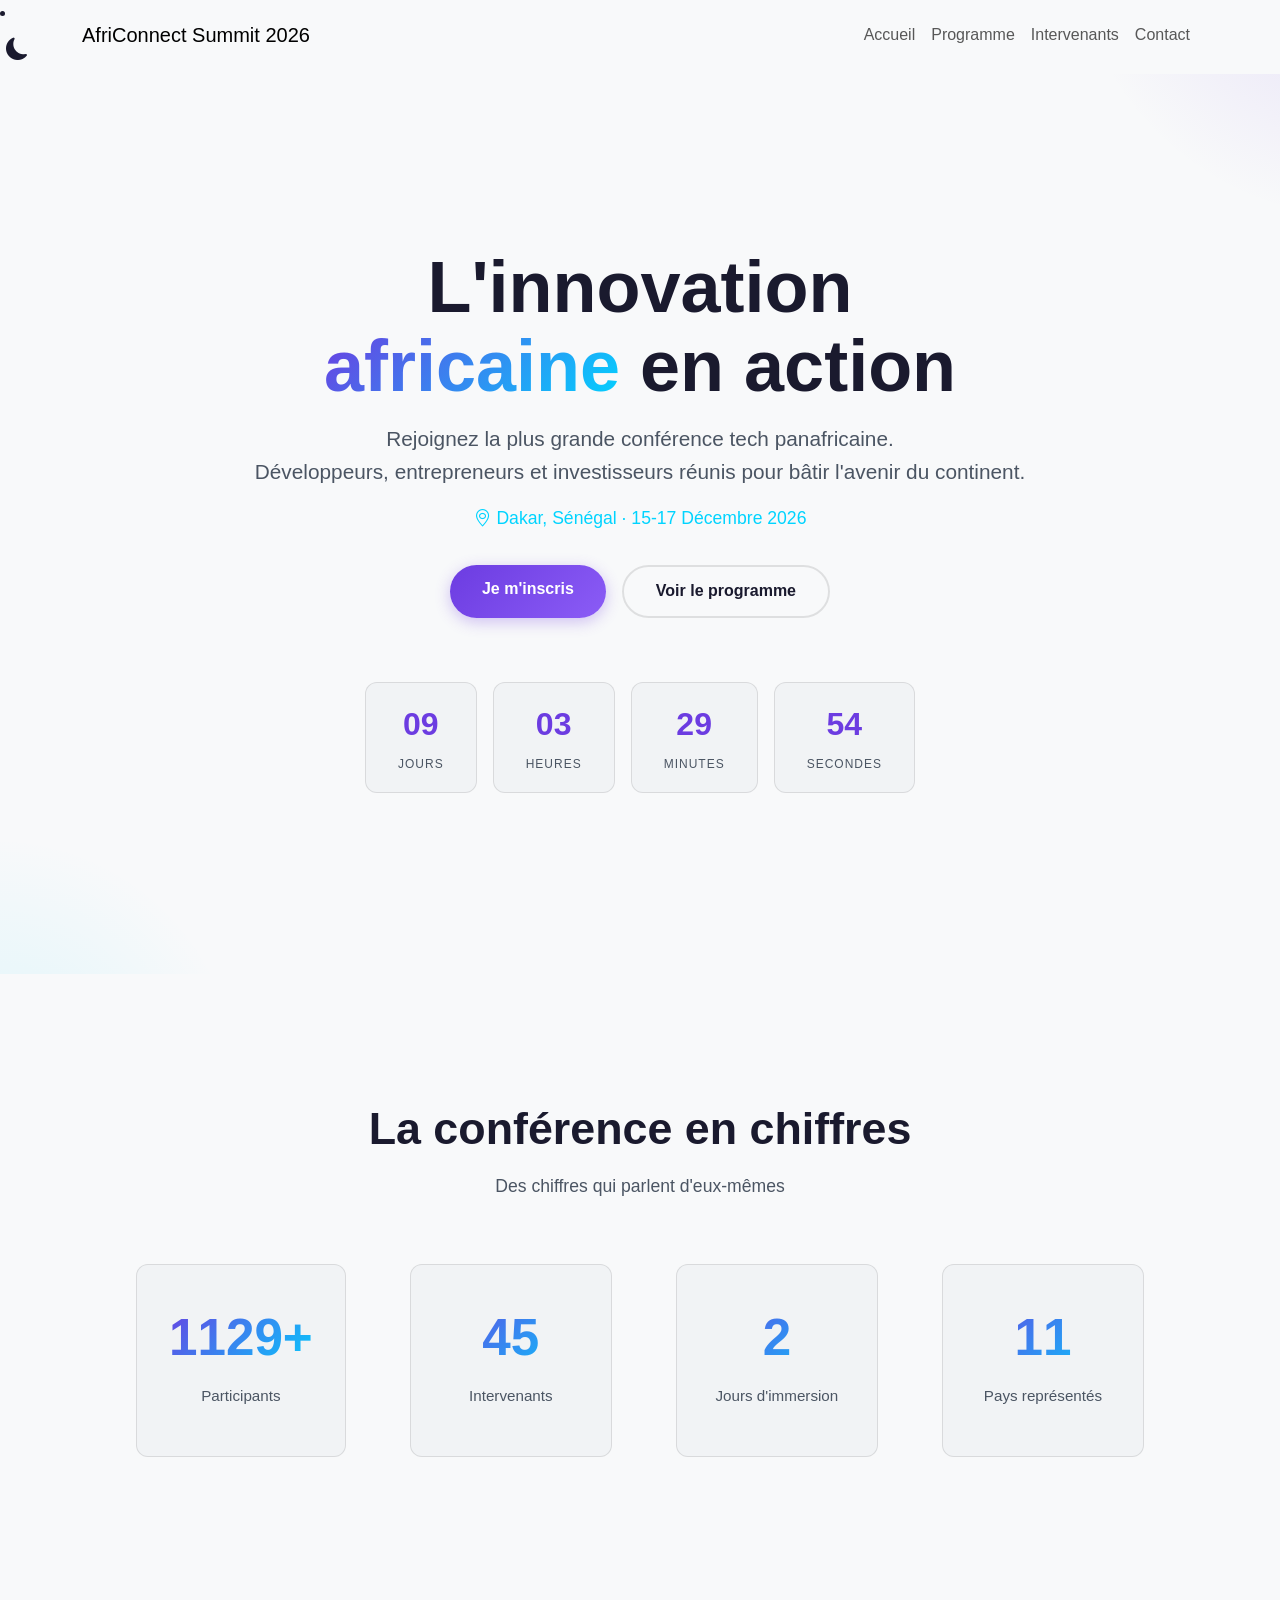
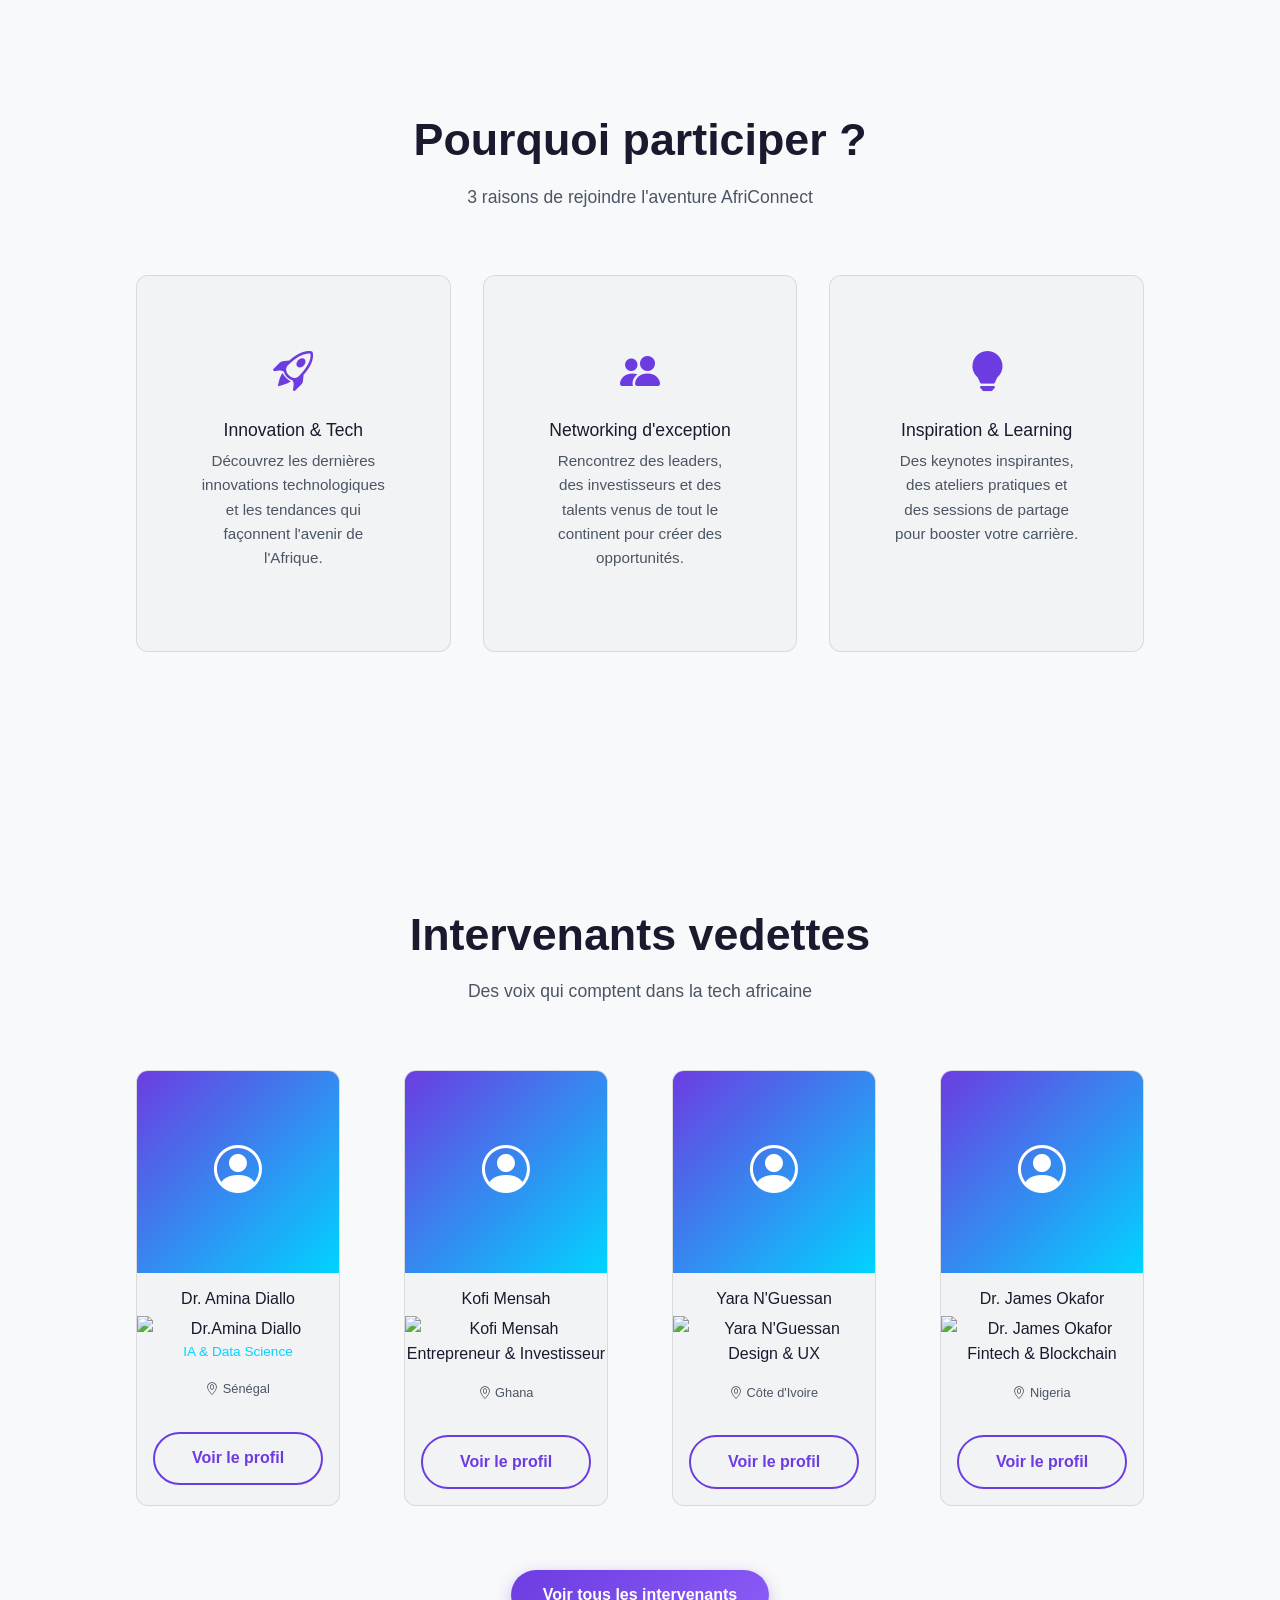
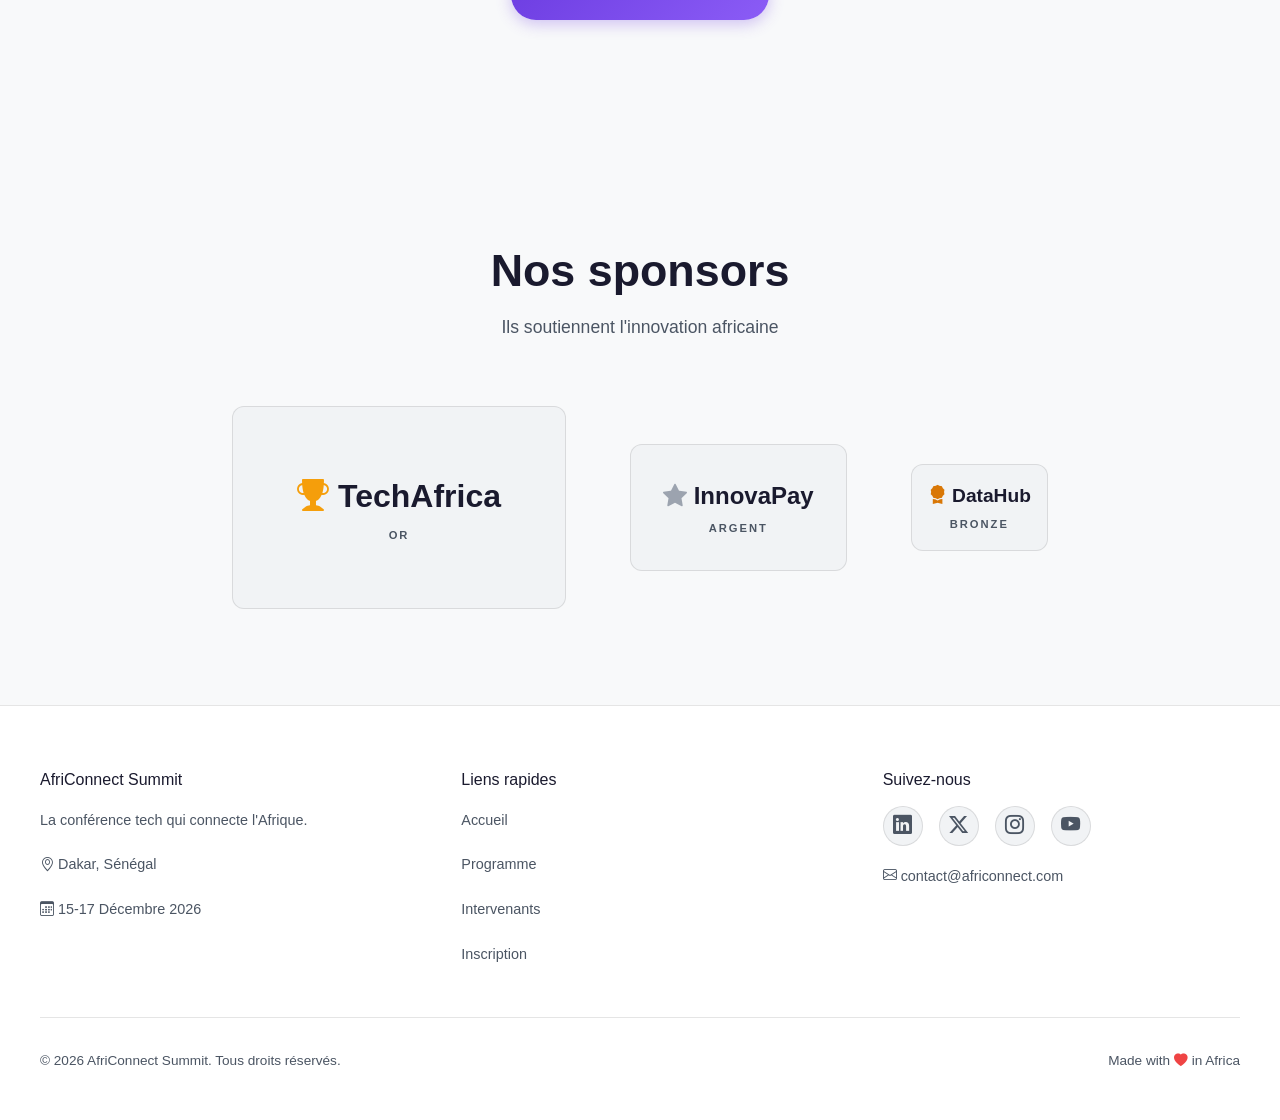
==== commit 5c4011d3: "Correction des erreurs" ====
--- a/index.html
+++ b/index.html
@@ -183,7 +183,7 @@
                         <i class="bi bi-person-circle"></i>
                     </div>
                     <h3>Dr. Amina Diallo</h3>
-                    <img src="Images/Dr.Amina Diallo.webp" class="card-img-top" alt="Dr.Amina Diallo" width="300px"
+                    <img src="Images/Dr. Amina Diallo.webp" class="card-img-top" alt="Dr.Amina Diallo" width="300px">
                     <p class="role">IA &amp; Data Science</p>
                     <p class="country"><i class="bi bi-geo-alt"></i> Sénégal</p>
                     <a href="intervenants.html" class="btn btn-outline">Voir le profil</a>
